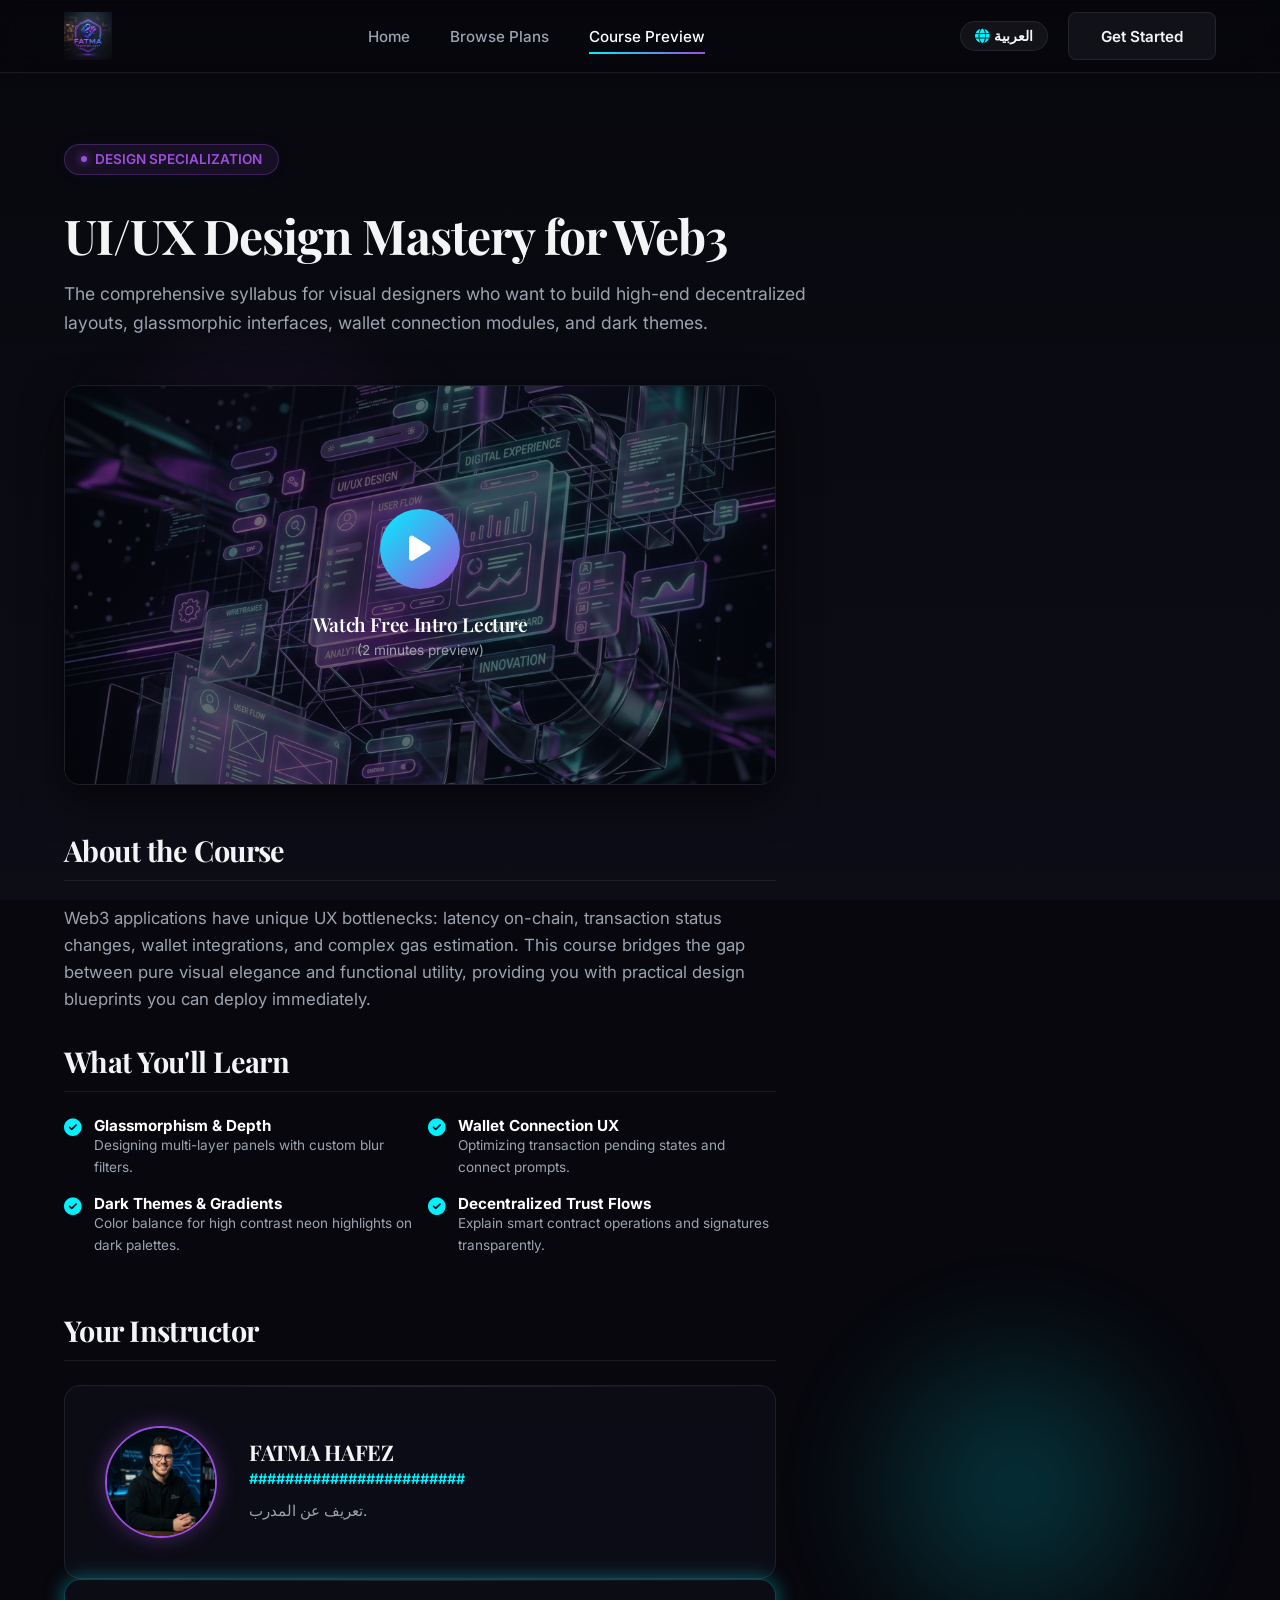
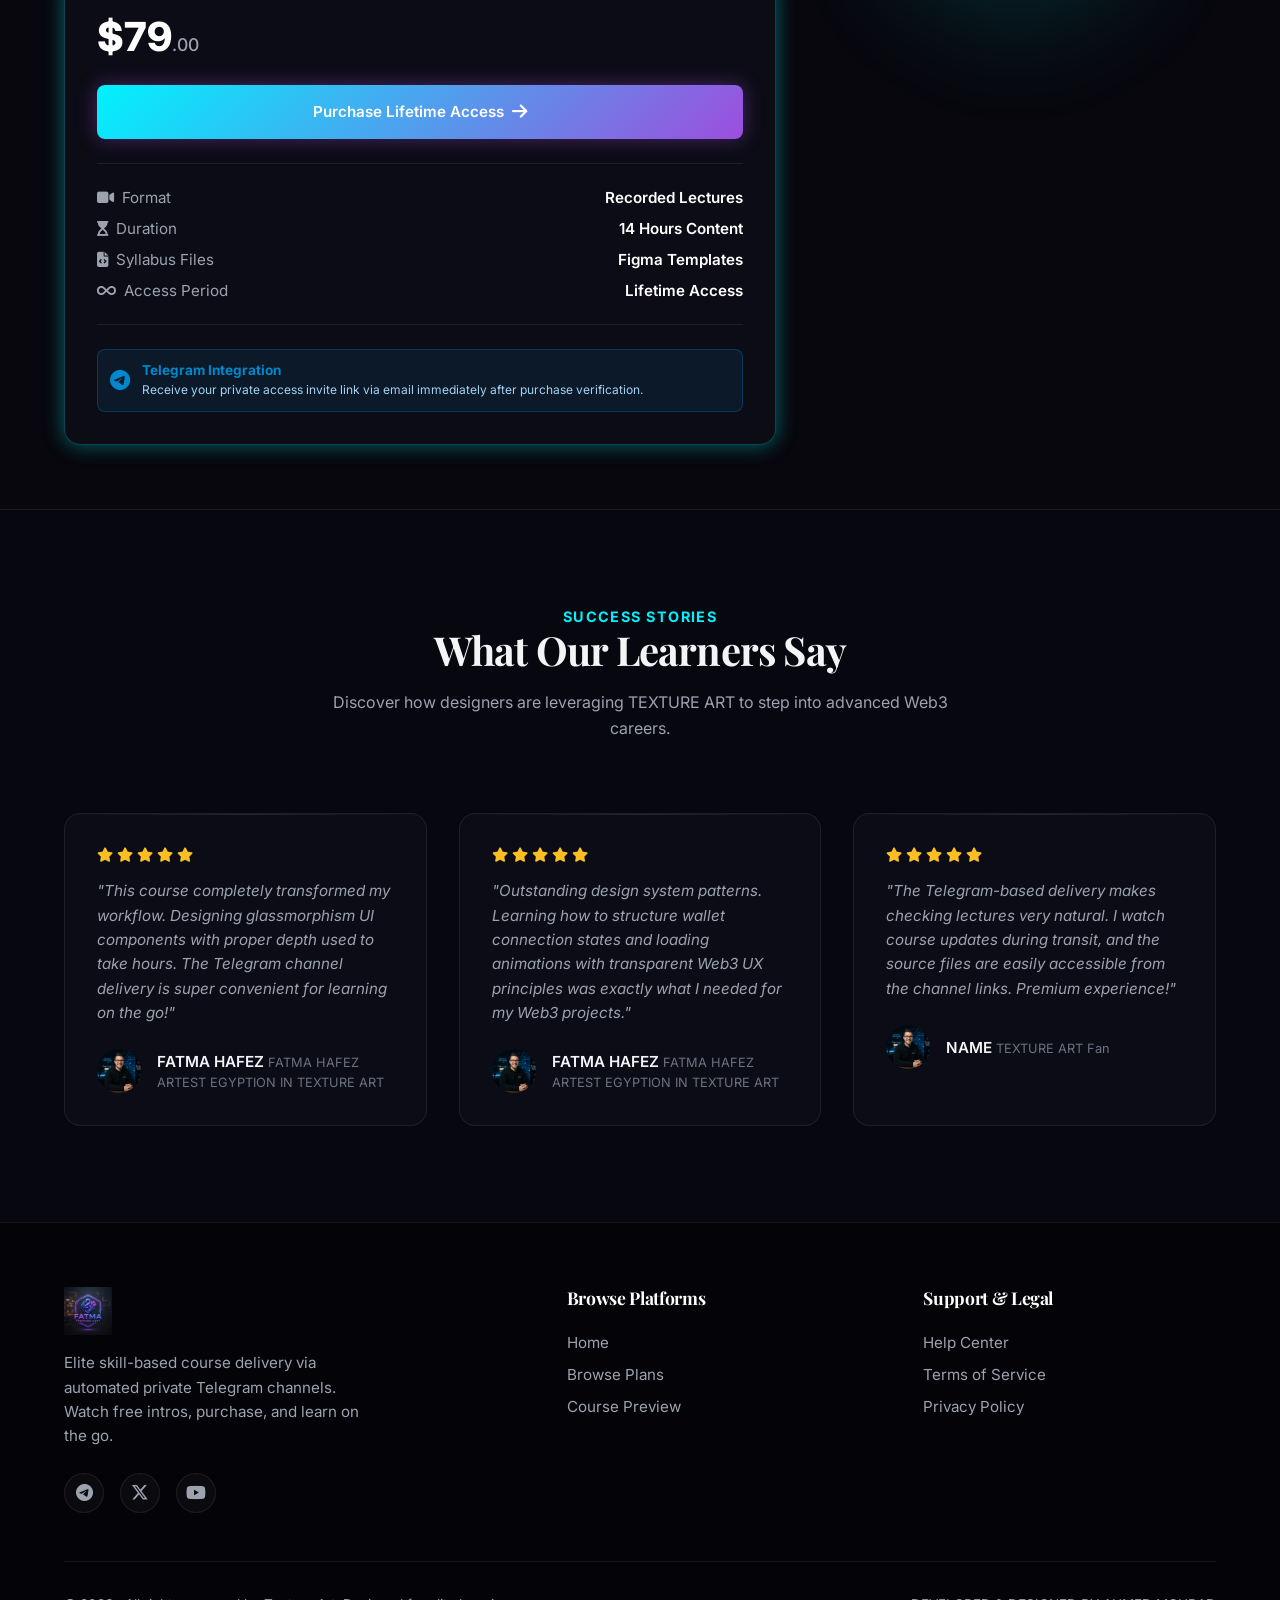
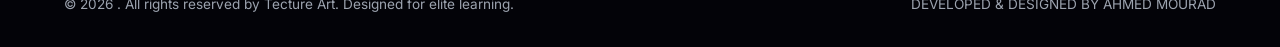
==== antigravity/course.html @ 50ff3df1 "Add files via upload" ====
<!DOCTYPE html>
<html lang="en" dir="ltr">

<head>
  <meta charset="UTF-8">
  <meta name="viewport" content="width=device-width, initial-scale=1.0">
  <title>UI/UX Design Mastery for Web3 — Course Details</title>
  <meta name="description"
    content="Master advanced decentralized interface design. Learn to design glassmorphic layouts, dark mode interfaces, and secure wallet connection flows.">

  <!-- Font Awesome Icons -->
  <link rel="stylesheet" href="https://cdnjs.cloudflare.com/ajax/libs/font-awesome/6.4.0/css/all.min.css">
  <!-- Shared CSS Stylesheet -->
  <link rel="stylesheet" href="css/style.css">
</head>

<body>

  <!-- ==========================================
       HEADER & NAVIGATION
       ========================================== -->
  <header class="header">
    <div class="container nav-container">
      <a href="index.html" class="logo" id="main-logo">
        <img src="assets/logo.png" alt="Tecture Art Logo" class="logo-img">
      </a>

      <!-- Navigation Menu -->
      <nav class="nav-menu" id="nav-links-wrapper">
        <ul style="display: contents; list-style: none;">
          <li>
            <a href="index.html" class="nav-link">
              <span class="lang-en">Home</span>
              <span class="lang-ar">الرئيسية</span>
            </a>
          </li>
          <li>
            <a href="plans.html" class="nav-link">
              <span class="lang-en">Browse Plans</span>
              <span class="lang-ar">تصفح الخطط</span>
            </a>
          </li>
          <li>
            <a href="course.html" class="nav-link">
              <span class="lang-en">Course Preview</span>
              <span class="lang-ar">معاينة الدورة</span>
            </a>
          </li>
        </ul>
      </nav>

      <!-- Language Toggle & CTA Actions -->
      <div class="nav-actions">
        <button class="lang-toggle" aria-label="Toggle language">
          <i class="fa-solid fa-globe lang-toggle-icon"></i>
          <span class="lang-en">العربية</span>
          <span class="lang-ar">English</span>
        </button>

        <a href="plans.html" class="btn btn-secondary lang-en">Get Started</a>
        <a href="plans.html" class="btn btn-secondary lang-ar">ابدأ الآن</a>

        <!-- Hamburger Icon for Mobile -->
        <button class="hamburger" aria-label="Toggle menu">
          <span></span>
          <span></span>
          <span></span>
        </button>
      </div>
    </div>
  </header>

  <!-- ==========================================
       COURSE MAIN CONTAINER
       ========================================== -->
  <main class="section" style="padding-top: 9rem; padding-bottom: 4rem;">
    <div class="bg-glow-purple" style="top: 15%; left: 5%;"></div>
    <div class="bg-glow-blue" style="bottom: 20%; right: 5%;"></div>

    <div class="container">
      <!-- Course Title Header -->
      <div class="fade-up visible" style="margin-bottom: 3rem;">
        <div class="badge">
          <span class="badge-dot"></span>
          <span class="lang-en">DESIGN SPECIALIZATION</span>
          <span class="lang-ar">تخصص التصميم</span>
        </div>
        <h1 style="font-size: 3rem; margin-top: 0.5rem; margin-bottom: 1rem;">
          <span class="lang-en">UI/UX Design Mastery for Web3</span>
          <span class="lang-ar">احتراف تصميم واجهات المستخدم للجيل الثالث Web3</span>
        </h1>
        <p style="font-size: 1.1rem; max-width: 800px;">
          <span class="lang-en">The comprehensive syllabus for visual designers who want to build high-end decentralized
            layouts, glassmorphic interfaces, wallet connection modules, and dark themes.</span>
          <span class="lang-ar">المنهج الشامل للمصممين البصريين الذين يرغبون في بناء واجهات وتخطيطات لامركزية متميزة،
            وتصميمات زجاجية، ووحدات ربط المحافظ الإلكترونية، والسمات الداكنة.</span>
        </p>
      </div>

      <!-- Main Column & Sidebar Grid Layout -->
      <div class="course-detail-layout">

        <!-- Left Column: Media & Syllabus -->
        <div class="course-main fade-up visible">

          <!-- Video Teaser Play Container -->
          <div class="video-container" id="teaser-player-container">
            <img class="video-placeholder" src="assets/course-uiux.png" alt="Course teaser cover poster">
            <div class="video-overlay open-teaser"
              data-video-url="https://www.youtube.com/embed/dQw4w9WgXcQ?autoplay=1">
              <button class="play-btn-circle" aria-label="Play free trailer"><i class="fa-solid fa-play"></i></button>
              <h4 style="color: #fff; font-size: 1.2rem; font-weight: 600;">
                <span class="lang-en">Watch Free Intro Lecture</span>
                <span class="lang-ar">شاهد المحاضرة التعريفية مجاناً</span>
              </h4>
              <p style="font-size: 0.85rem; color: var(--text-secondary); margin-top: 0.25rem;">
                <span class="lang-en">(2 minutes preview)</span>
                <span class="lang-ar">(معاينة مدتها دقيقتان)</span>
              </p>
            </div>
          </div>

          <!-- Description and Learning outcomes -->
          <div class="course-tabs-content">
            <h2 class="course-section-title">
              <span class="lang-en">About the Course</span>
              <span class="lang-ar">عن هذه الدورة التدريبية</span>
            </h2>
            <p style="margin-bottom: 2rem; font-size: 1.05rem;">
              <span class="lang-en">Web3 applications have unique UX bottlenecks: latency on-chain, transaction status
                changes, wallet integrations, and complex gas estimation. This course bridges the gap between pure
                visual elegance and functional utility, providing you with practical design blueprints you can deploy
                immediately.</span>
              <span class="lang-ar">تواجه تطبيقات الويب 3 مشاكل فريدة في تجربة المستخدم: فترات الانتظار على شبكة
                البلوكتشين، تغير حالات المعاملات، تكامل المحافظ، وحساب أسعار الغاز المعقدة. تسد هذه الدورة الفجوة بين
                الأناقة البصرية والوظائف العملية، مما يوفر لك مخططات تصميم جاهزة للتنفيذ الفوري.</span>
            </p>

            <h2 class="course-section-title">
              <span class="lang-en">What You'll Learn</span>
              <span class="lang-ar">ماذا ستتعلم في الدورة</span>
            </h2>
            <ul class="learn-list">
              <li class="learn-item">
                <i class="fa-solid fa-circle-check learn-icon"></i>
                <div>
                  <strong style="color: #fff;"><span class="lang-en">Glassmorphism & Depth</span><span
                      class="lang-ar">التأثيرات الزجاجية والعمق البصري</span></strong>
                  <p style="font-size: 0.85rem;"><span class="lang-en">Designing multi-layer panels with custom blur
                      filters.</span><span class="lang-ar">تصميم لوحات متعددة الطبقات باستخدام مرشحات الضبابية
                      المخصصة.</span></p>
                </div>
              </li>
              <li class="learn-item">
                <i class="fa-solid fa-circle-check learn-icon"></i>
                <div>
                  <strong style="color: #fff;"><span class="lang-en">Wallet Connection UX</span><span
                      class="lang-ar">تجربة مستخدم ربط المحفظة</span></strong>
                  <p style="font-size: 0.85rem;"><span class="lang-en">Optimizing transaction pending states and connect
                      prompts.</span><span class="lang-ar">تحسين حالات انتظار المعاملات وتنبيهات الربط.</span></p>
                </div>
              </li>
              <li class="learn-item">
                <i class="fa-solid fa-circle-check learn-icon"></i>
                <div>
                  <strong style="color: #fff;"><span class="lang-en">Dark Themes & Gradients</span><span
                      class="lang-ar">السمات الداكنة والتدرجات اللونية</span></strong>
                  <p style="font-size: 0.85rem;"><span class="lang-en">Color balance for high contrast neon highlights
                      on dark palettes.</span><span class="lang-ar">توازن الألوان للحصول على إضاءات نيون متباينة على
                      خلفيات داكنة.</span></p>
                </div>
              </li>
              <li class="learn-item">
                <i class="fa-solid fa-circle-check learn-icon"></i>
                <div>
                  <strong style="color: #fff;"><span class="lang-en">Decentralized Trust Flows</span><span
                      class="lang-ar">تدفقات الثقة اللامركزية</span></strong>
                  <p style="font-size: 0.85rem;"><span class="lang-en">Explain smart contract operations and signatures
                      transparently.</span><span class="lang-ar">شرح عمليات العقود الذكية والتوقيعات بشكل شفاف.</span>
                  </p>
                </div>
              </li>
            </ul>

            <!-- Instructor Section -->
            <h2 class="course-section-title" style="margin-top: 3.5rem;">
              <span class="lang-en">Your Instructor</span>
              <span class="lang-ar">مدرب الدورة</span>
            </h2>
            <div class="glass-card instructor-card">
              <img class="instructor-avatar" src="assets/instructor.png" alt="Alex Rivera Portrait">
              <div class="instructor-info">
                <h3>FATMA HAFEZ</h3>
                <div class="instructor-title">
                  <span class="lang-en">########################</span>
                  <span class="lang-ar"> THE ARTEST</span>
                </div>
                <p style="font-size: 0.95rem;">
                  <span class="lang-en">تعريف عن المدرب.</span>
                  <span class="lang-ar">فاطمة حافظ هي مصممه ومبدعه مصريه </span>
              </div>
            </div>
          </div>

          <!-- Right Column: Sticky Checkout Sidebar -->
          <aside class="course-sidebar fade-up visible">
            <div class="glass-card sidebar-checkout"
              style="border-color: rgba(0, 242, 254, 0.25); box-shadow: var(--shadow-neon-blue);">
              <div class="checkout-price">
                $79<span>.00</span>
              </div>

              <a href="thankyou.html" class="btn btn-primary btn-full" style="padding: 1.1rem 2rem;">
                <span class="lang-en">Purchase Lifetime Access</span>
                <span class="lang-ar">شراء وصول مدى الحياة</span>
                <i class="fa-solid fa-arrow-right btn-icon"></i>
              </a>

              <ul class="feature-list">
                <li class="feature-item">
                  <span class="feature-label"><i class="fa-solid fa-video"></i> <span class="lang-en">Format</span><span
                      class="lang-ar">صيغة المحتوى</span></span>
                  <span class="feature-val"><span class="lang-en">Recorded Lectures</span><span class="lang-ar">محاضرات
                      مسجلة</span></span>
                </li>
                <li class="feature-item">
                  <span class="feature-label"><i class="fa-solid fa-hourglass-start"></i> <span
                      class="lang-en">Duration</span><span class="lang-ar">مدة الدورة</span></span>
                  <span class="feature-val"><span class="lang-en">14 Hours Content</span><span class="lang-ar">١٤ ساعة
                      تدريبية</span></span>
                </li>
                <li class="feature-item">
                  <span class="feature-label"><i class="fa-solid fa-file-code"></i> <span class="lang-en">Syllabus
                      Files</span><span class="lang-ar">ملفات المنهج</span></span>
                  <span class="feature-val"><span class="lang-en">Figma Templates</span><span class="lang-ar">قوالب
                      فيجما كاملة</span></span>
                </li>
                <li class="feature-item">
                  <span class="feature-label"><i class="fa-solid fa-infinity"></i> <span class="lang-en">Access
                      Period</span><span class="lang-ar">فترة الصلاحية</span></span>
                  <span class="feature-val"><span class="lang-en">Lifetime Access</span><span class="lang-ar">مدى
                      الحياة</span></span>
                </li>
              </ul>

              <div class="telegram-badge-box">
                <i class="fa-brands fa-telegram"></i>
                <div>
                  <strong><span class="lang-en">Telegram Integration</span><span class="lang-ar">تكامل تليجرام
                      التلقائي</span></strong>
                  <p style="font-size: 0.75rem; margin-top: 0.15rem; color: #a5d3f5;">
                    <span class="lang-en">Receive your private access invite link via email immediately after purchase
                      verification.</span>
                    <span class="lang-ar">تلقّ رابط دعوتك الخاص لقناة تليجرام عبر البريد الإلكتروني مباشرة بعد إتمام
                      عملية الدفع.</span>
                  </p>
                </div>
              </div>
            </div>
          </aside>
        </div>
      </div>
  </main>

  <!-- ==========================================
       TESTIMONIALS SECTION
       ========================================== -->
  <section class="section testimonials-section">
    <div class="container">
      <div class="section-header text-center fade-up">
        <span class="section-subtitle">
          <span class="lang-en">Success Stories</span>
          <span class="lang-ar">قصص نجاح طلابنا</span>
        </span>
        <h2 class="section-title">
          <span class="lang-en">What Our Learners Say</span>
          <span class="lang-ar">آراء المشتركين في مساراتنا</span>
        </h2>
        <p>
          <span class="lang-en">Discover how designers are leveraging TEXTURE&nbsp;ART to step into advanced Web3
            careers.</span>
          <span class="lang-ar">اكتشف كيف يستخدم المصممون منصة تكتشر آرت للانتقال إلى وظائف ويب 3 متقدمة.</span>
        </p>
      </div>

      <div class="testimonials-grid">
        <!-- Review 1 -->
        <article class="glass-card testimonial-card fade-up">
          <div class="testimonial-stars">
            <i class="fa-solid fa-star"></i>
            <i class="fa-solid fa-star"></i>
            <i class="fa-solid fa-star"></i>
            <i class="fa-solid fa-star"></i>
            <i class="fa-solid fa-star"></i>
          </div>
          <p class="testimonial-quote">
            <span class="lang-en">"This course completely transformed my workflow. Designing glassmorphism UI components
              with proper depth used to take hours. The Telegram channel delivery is super convenient for learning on
              the go!"</span>
            <span class="lang-ar">"غيّرت هذه الدورة سير عملي بالكامل. كان تصميم مكونات الواجهات الزجاجية بالعمق المناسب
              يستغرق ساعات. إرسال المحتوى عبر تليجرام مريح للغاية للتعلم أينما كنت!"</span>
          </p>
          <div class="testimonial-user">
            <img class="user-avatar" src="assets/instructor.png" alt="Sarah Connor Avatar">
            <div>
              <span class="user-name">FATMA HAFEZ</span>
              <span class="user-title">
                <span class="lang-en">FATMA HAFEZ ARTEST EGYPTION IN TEXTURE ART</span>
                <span class="lang-ar">فاطمة حافظ فنانة مصرية في تكتشر آرت</span>
              </span>
            </div>
          </div>
        </article>

        <!-- Review 2 -->
        <article class="glass-card testimonial-card fade-up">
          <div class="testimonial-stars">
            <i class="fa-solid fa-star"></i>
            <i class="fa-solid fa-star"></i>
            <i class="fa-solid fa-star"></i>
            <i class="fa-solid fa-star"></i>
            <i class="fa-solid fa-star"></i>
          </div>
          <p class="testimonial-quote">
            <span class="lang-en">"Outstanding design system patterns. Learning how to structure wallet connection
              states and loading animations with transparent Web3 UX principles was exactly what I needed for my Web3
              projects."</span>
            <span class="lang-ar">"أنماط أنظمة تصميم ممتازة. كان تعلم كيفية هيكلة حالات اتصال المحفظة ورسوم التحميل
              المتحركة بمبادئ تجربة مستخدم واضحة للويب 3 هو بالضبط ما أحتاجه لمشاريعي."</span>
          </p>
          <div class="testimonial-user">
            <img class="user-avatar" src="assets/instructor.png" alt="Marcus Aurelius Avatar">
            <div>
              <span class="user-name">FATMA HAFEZ</span>
              <span class="user-title">
                <span class="lang-en">FATMA HAFEZ ARTEST EGYPTION IN TEXTURE ART</span>
                <span class="lang-ar">فاطمة حافظ فنانة مصرية في تكتشر آرت</span>
              </span>
            </div>
          </div>
        </article>

        <!-- Review 3 -->
        <article class="glass-card testimonial-card fade-up">
          <div class="testimonial-stars">
            <i class="fa-solid fa-star"></i>
            <i class="fa-solid fa-star"></i>
            <i class="fa-solid fa-star"></i>
            <i class="fa-solid fa-star"></i>
            <i class="fa-solid fa-star"></i>
          </div>
          <p class="testimonial-quote">
            <span class="lang-en">"The Telegram-based delivery makes checking lectures very natural. I watch course
              updates during transit, and the source files are easily accessible from the channel links. Premium
              experience!"</span>
            <span class="lang-ar">"طريقة تقديم الدورة عبر تليجرام تجعل متابعة الدروس أمراً طبيعياً جداً. أشاهد تحديثات
              الدورة أثناء التنقل، كما يسهل الوصول إلى الملفات المصدرية من روابط القناة. تجربة راقية!"</span>
          </p>
          <div class="testimonial-user">
            <img class="user-avatar" src="assets/instructor.png" alt="Elena Petrova Avatar">
            <div>
              <span class="user-name">NAME</span>
              <span class="user-title">
                <span class="lang-en">TEXTURE&nbsp;ART Fan</span>
                <span class="lang-ar">من محبي تكتشر آرت</span>
              </span>
            </div>
          </div>
        </article>
      </div>
    </div>
  </section>

  <!-- ==========================================
       VIDEO TEASER MODAL POPUP
       ========================================== -->
  <div class="modal" id="video-teaser-modal">
    <div class="modal-overlay"></div>
    <div class="modal-container">
      <div class="modal-header">
        <h3 class="modal-title">
          <span class="lang-en">Course Preview Trailer</span>
          <span class="lang-ar">العرض التعريفي للدورة</span>
        </h3>
        <button class="modal-close" aria-label="Close modal"><i class="fa-solid fa-xmark"></i></button>
      </div>
      <div class="modal-body">
        <iframe src="" allow="autoplay; encrypted-media" allowfullscreen></iframe>
      </div>
    </div>
  </div>

  <!-- ==========================================
       FOOTER
       ========================================== -->
  <footer class="footer">
    <div class="container">
      <div class="footer-grid">
        <div class="footer-info">
          <a href="index.html" class="logo" style="margin-bottom: 1rem;">
            <img src="assets/logo.png" alt="Tecture Art Logo" class="logo-img">
          </a>
          <p>
            <span class="lang-en">Elite skill-based course delivery via automated private Telegram channels. Watch free
              intros, purchase, and learn on the go.</span>
            <span class="lang-ar">تقديم دورات تعليمية متميزة قائمة على المهارات عبر قنوات تليجرام الآلية والخاصة. شاهد
              المقدمات مجاناً، ادفع، وابدأ التعلم أينما كنت.</span>
          </p>
          <div class="social-links">
            <a href="https://t.me/" class="social-link" aria-label="Telegram" target="_blank"><i
                class="fa-brands fa-telegram"></i></a>
            <a href="https://x.com/" class="social-link" aria-label="Twitter/X" target="_blank"><i
                class="fa-brands fa-x-twitter"></i></a>
            <a href="https://youtube.com/" class="social-link" aria-label="YouTube" target="_blank"><i
                class="fa-brands fa-youtube"></i></a>
          </div>
        </div>

        <div>
          <h3 class="footer-title">
            <span class="lang-en">Browse Platforms</span>
            <span class="lang-ar">تصفح المنصة</span>
          </h3>
          <ul class="footer-links">
            <li>
              <a href="index.html">
                <span class="lang-en">Home</span>
                <span class="lang-ar">الرئيسية</span>
              </a>
            </li>
            <li>
              <a href="plans.html">
                <span class="lang-en">Browse Plans</span>
                <span class="lang-ar">تصفح الخطط</span>
              </a>
            </li>
            <li>
              <a href="course.html">
                <span class="lang-en">Course Preview</span>
                <span class="lang-ar">معاينة الدورة</span>
              </a>
            </li>
          </ul>
        </div>

        <div>
          <h3 class="footer-title">
            <span class="lang-en">Support & Legal</span>
            <span class="lang-ar">الدعم والمساعدة</span>
          </h3>
          <ul class="footer-links">
            <li>
              <a href="#">
                <span class="lang-en">Help Center</span>
                <span class="lang-ar">مركز المساعدة</span>
              </a>
            </li>
            <li>
              <a href="#">
                <span class="lang-en">Terms of Service</span>
                <span class="lang-ar">شروط الخدمة</span>
              </a>
            </li>
            <li>
              <a href="#">
                <span class="lang-en">Privacy Policy</span>
                <span class="lang-ar">سياسة الخصوصية</span>
              </a>
            </li>
          </ul>
        </div>
      </div>

      <div class="footer-bottom">
        <p>
          <span class="lang-en">&copy; 2026 . All rights reserved by Tecture Art. Designed for elite learning.</span>
          <span class="lang-ar">&copy; 2026 . جميع الحقوق محفوظة ل تكتشر آرت. ة.</span>
        </p>
        <p>
          <span class="lang-en">DEVELOPED & DESIGNED BY <a href="#">AHMED MOURAD</a></span>
          <span class="lang-ar">تصميم وتطوير بواسطة <a href="#">احمد مراد</a></span>
        </p>
      </div>
    </div>
  </footer>

  <!-- Main JavaScript File -->
  <script src="js/main.js"></script>
</body>

</html>
---- antigravity/css/style.css ----
@import url('https://fonts.googleapis.com/css2?family=Cairo:wght@300;400;600;700&family=Inter:wght@300;400;500;600;700&family=Playfair+Display:ital,wght@0,400..900;1,400..900&display=swap');

/* ==========================================
   DESIGN VARIABLES
   ========================================== */
:root {
  /* Fonts */
  --font-heading-en: 'Playfair Display', serif;
  --font-body-en: 'Inter', sans-serif;
  --font-heading-ar: 'Cairo', sans-serif;
  --font-body-ar: 'Cairo', sans-serif;
  
  /* Color Palette */
  --bg-primary: #07070d;
  --bg-secondary: #0d0d17;
  --bg-card: rgba(20, 20, 35, 0.45);
  --border-glow: rgba(139, 92, 246, 0.15);
  --border-muted: rgba(255, 255, 255, 0.08);
  
  --accent-blue: #00f2fe;
  --accent-purple: #9d4edd;
  --accent-purple-glow: rgba(157, 78, 221, 0.4);
  --accent-blue-glow: rgba(0, 242, 254, 0.4);
  
  --text-primary: #f3f4f6;
  --text-secondary: #9ca3af;
  --text-muted: #6b7280;
  
  /* Gradation & Glows */
  --gradient-primary: linear-gradient(135deg, var(--accent-blue) 0%, var(--accent-purple) 100%);
  --gradient-dark: linear-gradient(180deg, var(--bg-primary) 0%, var(--bg-secondary) 100%);
  --gradient-card: linear-gradient(135deg, rgba(255, 255, 255, 0.03) 0%, rgba(255, 255, 255, 0.01) 100%);
  
  /* UI Utilities */
  --shadow-neon: 0 0 20px var(--accent-purple-glow);
  --shadow-neon-blue: 0 0 20px var(--accent-blue-glow);
  --transition-smooth: all 0.3s cubic-bezier(0.4, 0, 0.2, 1);
  --transition-fast: all 0.15s ease;
  --border-radius-sm: 8px;
  --border-radius-md: 16px;
  --border-radius-lg: 24px;
}

/* ==========================================
   BASE & RESET STYLES
   ========================================== */
*, *::before, *::after {
  box-sizing: border-box;
  margin: 0;
  padding: 0;
}

html {
  scroll-behavior: smooth;
  font-size: 16px;
  background-color: var(--bg-primary);
  color: var(--text-primary);
  font-family: var(--font-body-en);
  -webkit-font-smoothing: antialiased;
}

body {
  min-height: 100vh;
  display: flex;
  flex-direction: column;
  background: var(--gradient-dark);
  background-attachment: fixed;
  overflow-x: hidden;
}

body.rtl {
  font-family: var(--font-body-ar);
}

/* Typography EN */
h1, h2, h3, h4, h5, h6 {
  font-family: var(--font-heading-en);
  font-weight: 700;
  letter-spacing: -0.02em;
  line-height: 1.2;
}

/* Typography RTL */
body.rtl h1, body.rtl h2, body.rtl h3, body.rtl h4, body.rtl h5, body.rtl h6 {
  font-family: var(--font-heading-ar);
  letter-spacing: normal;
}

p {
  line-height: 1.6;
  color: var(--text-secondary);
}

a {
  text-decoration: none;
  color: inherit;
  transition: var(--transition-fast);
}

img {
  max-width: 100%;
  height: auto;
  display: block;
}

button {
  background: none;
  border: none;
  cursor: pointer;
  font-family: inherit;
  color: inherit;
}

/* Language Swapping Rules */
body.rtl .lang-en {
  display: none !important;
}
body:not(.rtl) .lang-ar {
  display: none !important;
}

/* Scrollbar styling */
::-webkit-scrollbar {
  width: 8px;
}
::-webkit-scrollbar-track {
  background: var(--bg-primary);
}
::-webkit-scrollbar-thumb {
  background: rgba(157, 78, 221, 0.3);
  border-radius: 4px;
}
::-webkit-scrollbar-thumb:hover {
  background: var(--accent-purple);
}

/* ==========================================
   LAYOUT CONTAINERS & UTILITIES
   ========================================== */
.container {
  width: 100%;
  max-width: 1200px;
  margin: 0 auto;
  padding: 0 1.5rem;
}

.section {
  padding: 6rem 0;
  position: relative;
}

.text-center {
  text-align: center;
}

/* Glow Background Effects */
.bg-glow-purple {
  position: absolute;
  width: 400px;
  height: 400px;
  background: radial-gradient(circle, var(--accent-purple-glow) 0%, transparent 70%);
  filter: blur(40px);
  z-index: 0;
  pointer-events: none;
  opacity: 0.5;
}

.bg-glow-blue {
  position: absolute;
  width: 400px;
  height: 400px;
  background: radial-gradient(circle, var(--accent-blue-glow) 0%, transparent 70%);
  filter: blur(40px);
  z-index: 0;
  pointer-events: none;
  opacity: 0.5;
}

/* ==========================================
   BUTTONS & LINKS
   ========================================== */
.btn {
  display: inline-flex;
  align-items: center;
  justify-content: center;
  padding: 0.85rem 2rem;
  font-size: 0.95rem;
  font-weight: 600;
  border-radius: var(--border-radius-sm);
  transition: var(--transition-smooth);
  gap: 0.5rem;
  position: relative;
  overflow: hidden;
}

.btn-primary {
  background: var(--gradient-primary);
  color: #fff;
  box-shadow: var(--shadow-neon);
}

.btn-primary:hover {
  transform: translateY(-2px);
  box-shadow: 0 0 30px var(--accent-purple), 0 0 10px var(--accent-blue);
  filter: brightness(1.1);
}

.btn-secondary {
  background: rgba(255, 255, 255, 0.05);
  border: 1px solid var(--border-muted);
  color: var(--text-primary);
  backdrop-filter: blur(5px);
}

.btn-secondary:hover {
  background: rgba(255, 255, 255, 0.1);
  border-color: var(--accent-blue);
  color: #fff;
  transform: translateY(-2px);
  box-shadow: var(--shadow-neon-blue);
}

.btn-icon {
  font-size: 1.1rem;
}

.btn-full {
  width: 100%;
}

/* Glassmorphism utility card */
.glass-card {
  background: var(--bg-card);
  backdrop-filter: blur(16px);
  -webkit-backdrop-filter: blur(16px);
  border: 1px solid var(--border-muted);
  border-radius: var(--border-radius-md);
  padding: 2.5rem;
  transition: var(--transition-smooth);
  position: relative;
  overflow: hidden;
}

.glass-card::before {
  content: '';
  position: absolute;
  top: 0;
  left: 0;
  right: 0;
  height: 1px;
  background: linear-gradient(90deg, transparent, rgba(255,255,255,0.1), transparent);
  pointer-events: none;
}

.glass-card:hover {
  border-color: rgba(157, 78, 221, 0.4);
  transform: translateY(-5px);
  box-shadow: 0 10px 30px -10px rgba(0, 0, 0, 0.7), 0 0 15px rgba(157, 78, 221, 0.1);
}

/* ==========================================
   NAVIGATION HEADER
   ========================================== */
.header {
  position: fixed;
  top: 0;
  left: 0;
  width: 100%;
  z-index: 100;
  background: rgba(7, 7, 13, 0.7);
  backdrop-filter: blur(12px);
  -webkit-backdrop-filter: blur(12px);
  border-bottom: 1px solid var(--border-muted);
  transition: var(--transition-smooth);
}

.header-scrolled {
  padding: 0.5rem 0;
  background: rgba(7, 7, 13, 0.95);
  box-shadow: 0 4px 30px rgba(0, 0, 0, 0.5);
}

.nav-container {
  display: flex;
  align-items: center;
  justify-content: space-between;
  height: 4.5rem;
}

.logo {
  font-family: var(--font-heading-en);
  font-weight: 800;
  font-size: 1.5rem;
  display: flex;
  align-items: center;
  gap: 0.5rem;
  color: #fff;
  letter-spacing: -0.03em;
}

body.rtl .logo {
  font-family: var(--font-heading-ar);
}

.logo span {
  background: var(--gradient-primary);
  -webkit-background-clip: text;
  -webkit-text-fill-color: transparent;
}

.logo-dot {
  width: 8px;
  height: 8px;
  background: var(--accent-blue);
  border-radius: 50%;
  display: inline-block;
  box-shadow: var(--shadow-neon-blue);
}

.logo-img {
  max-height: 48px;
  width: auto;
  display: block;
  transition: var(--transition-smooth);
}

.logo:hover .logo-img {
  transform: scale(1.05);
  filter: drop-shadow(0 0 8px var(--accent-purple-glow));
}

.footer-logo-img {
  max-height: 70px;
  width: auto;
  display: block;
  transition: var(--transition-smooth);
}

.footer-logo-img:hover {
  transform: scale(1.03);
  filter: drop-shadow(0 0 10px var(--accent-purple-glow));
}

.nav-menu {
  display: flex;
  list-style: none;
  gap: 2.5rem;
  align-items: center;
}

.nav-link {
  font-size: 0.95rem;
  font-weight: 500;
  color: var(--text-secondary);
  position: relative;
  padding: 0.5rem 0;
}

.nav-link:hover, .nav-link.active {
  color: #fff;
}

.nav-link::after {
  content: '';
  position: absolute;
  bottom: 0;
  left: 0;
  width: 0;
  height: 2px;
  background: var(--gradient-primary);
  transition: var(--transition-smooth);
}

body.rtl .nav-link::after {
  left: auto;
  right: 0;
}

.nav-link:hover::after, .nav-link.active::after {
  width: 100%;
}

.nav-actions {
  display: flex;
  align-items: center;
  gap: 1.25rem;
}

/* Language Switcher */
.lang-toggle {
  background: rgba(255, 255, 255, 0.05);
  border: 1px solid var(--border-muted);
  border-radius: 20px;
  padding: 0.35rem 0.85rem;
  font-size: 0.85rem;
  font-weight: 600;
  display: flex;
  align-items: center;
  gap: 0.35rem;
  transition: var(--transition-smooth);
}

.lang-toggle:hover {
  background: rgba(255, 255, 255, 0.1);
  border-color: var(--accent-purple);
}

.lang-toggle-icon {
  font-size: 0.9rem;
  color: var(--accent-blue);
}

/* Hamburger menu button */
.hamburger {
  display: none;
  flex-direction: column;
  justify-content: space-between;
  width: 24px;
  height: 18px;
  z-index: 101;
}

.hamburger span {
  display: block;
  height: 2px;
  width: 100%;
  background-color: var(--text-primary);
  border-radius: 2px;
  transition: var(--transition-smooth);
}

/* ==========================================
   HERO SECTION
   ========================================== */
.hero {
  min-height: 90vh;
  display: flex;
  align-items: center;
  position: relative;
  overflow: hidden;
  padding-top: 7rem;
  padding-bottom: 4rem;
}

.hero-grid {
  display: grid;
  grid-template-columns: 1.2fr 0.8fr;
  gap: 4rem;
  align-items: center;
}

.hero-content {
  position: relative;
  z-index: 2;
}

.badge {
  display: inline-flex;
  align-items: center;
  gap: 0.5rem;
  background: rgba(157, 78, 221, 0.1);
  border: 1px solid rgba(157, 78, 221, 0.3);
  padding: 0.4rem 1rem;
  border-radius: 30px;
  font-size: 0.85rem;
  font-weight: 600;
  color: var(--accent-purple);
  margin-bottom: 1.5rem;
  box-shadow: 0 0 15px rgba(157, 78, 221, 0.05);
}

.badge-dot {
  width: 6px;
  height: 6px;
  background: var(--accent-purple);
  border-radius: 50%;
  box-shadow: 0 0 8px var(--accent-purple);
}

.hero-title {
  font-size: 4rem;
  font-weight: 800;
  line-height: 1.15;
  margin-bottom: 1.5rem;
  background: linear-gradient(135deg, #fff 30%, var(--text-secondary) 100%);
  -webkit-background-clip: text;
  -webkit-text-fill-color: transparent;
}

.hero-title span {
  background: var(--gradient-primary);
  -webkit-background-clip: text;
  -webkit-text-fill-color: transparent;
  display: block;
}

.hero-desc {
  font-size: 1.2rem;
  margin-bottom: 2.5rem;
  max-width: 580px;
}

.hero-btns {
  display: flex;
  gap: 1rem;
}

.hero-visual {
  position: relative;
  display: flex;
  justify-content: center;
  align-items: center;
  z-index: 1;
}

.visual-sphere {
  width: 320px;
  height: 320px;
  background: radial-gradient(circle, var(--accent-purple) 0%, transparent 65%);
  border-radius: 50%;
  filter: blur(30px);
  position: absolute;
  animation: float-sphere 8s infinite alternate ease-in-out;
  opacity: 0.4;
}

.visual-image-wrapper {
  position: relative;
  border-radius: var(--border-radius-lg);
  overflow: hidden;
  border: 1px solid var(--border-muted);
  box-shadow: 0 20px 50px rgba(0,0,0,0.8), var(--shadow-neon-blue);
  animation: float-card 6s infinite ease-in-out;
}

.visual-image-wrapper::before {
  content: '';
  position: absolute;
  inset: 0;
  background: linear-gradient(to bottom, transparent 60%, rgba(7,7,13,0.9));
  z-index: 1;
}

.hero-stats {
  display: flex;
  gap: 3rem;
  margin-top: 3.5rem;
  border-top: 1px solid var(--border-muted);
  padding-top: 2rem;
}

.stat-item h3 {
  font-size: 2rem;
  color: #fff;
  margin-bottom: 0.25rem;
  background: linear-gradient(135deg, #fff, var(--accent-blue));
  -webkit-background-clip: text;
  -webkit-text-fill-color: transparent;
}

.stat-item p {
  font-size: 0.85rem;
  text-transform: uppercase;
  letter-spacing: 0.05em;
  color: var(--text-muted);
}

/* ==========================================
   HOW IT WORKS SECTION
   ========================================== */
.section-header {
  max-width: 650px;
  margin: 0 auto 4.5rem auto;
}

.section-subtitle {
  font-size: 0.9rem;
  font-weight: 700;
  text-transform: uppercase;
  letter-spacing: 0.1em;
  color: var(--accent-blue);
  margin-bottom: 0.75rem;
}

.section-title {
  font-size: 2.5rem;
  margin-bottom: 1rem;
}

.how-grid {
  display: grid;
  grid-template-columns: repeat(4, 1fr);
  gap: 2rem;
}

.how-card {
  position: relative;
}

.step-num {
  position: absolute;
  top: -1.5rem;
  inset-inline-start: 1.5rem;
  font-size: 4rem;
  font-weight: 800;
  background: linear-gradient(180deg, rgba(255, 255, 255, 0.08) 0%, transparent 100%);
  -webkit-background-clip: text;
  -webkit-text-fill-color: transparent;
  line-height: 1;
  pointer-events: none;
}

.how-card .glass-card {
  height: 100%;
  padding-top: 3.5rem;
}

.how-icon-box {
  width: 3.5rem;
  height: 3.5rem;
  background: rgba(0, 242, 254, 0.05);
  border: 1px solid rgba(0, 242, 254, 0.2);
  border-radius: var(--border-radius-sm);
  display: flex;
  align-items: center;
  justify-content: center;
  font-size: 1.5rem;
  color: var(--accent-blue);
  margin-bottom: 1.5rem;
  box-shadow: 0 0 15px rgba(0, 242, 254, 0.05);
  transition: var(--transition-smooth);
}

.how-card:hover .how-icon-box {
  background: var(--gradient-primary);
  border-color: transparent;
  color: #fff;
  transform: scale(1.1) rotate(5deg);
  box-shadow: var(--shadow-neon-blue);
}

.how-card h3 {
  font-size: 1.25rem;
  margin-bottom: 0.75rem;
}

.how-card p {
  font-size: 0.95rem;
}

/* ==========================================
   FEATURED PLANS & GRID
   ========================================== */
.courses-grid {
  display: grid;
  grid-template-columns: repeat(3, 1fr);
  gap: 2rem;
}

.course-card {
  display: flex;
  flex-direction: column;
  height: 100%;
}

.course-card .glass-card {
  display: flex;
  flex-direction: column;
  height: 100%;
  padding: 0;
}

.course-image {
  position: relative;
  aspect-ratio: 16/9;
  overflow: hidden;
  border-radius: var(--border-radius-md) var(--border-radius-md) 0 0;
  border-bottom: 1px solid var(--border-muted);
}

.course-image img {
  width: 100%;
  height: 100%;
  object-fit: cover;
  transition: var(--transition-smooth);
}

.course-card:hover .course-image img {
  transform: scale(1.05);
}

.course-image::before {
  content: '';
  position: absolute;
  inset: 0;
  background: linear-gradient(to bottom, transparent 50%, rgba(7,7,13,0.8));
  z-index: 1;
}

.course-badge {
  position: absolute;
  top: 1rem;
  inset-inline-start: 1rem;
  z-index: 2;
  background: rgba(7, 7, 13, 0.85);
  backdrop-filter: blur(5px);
  border: 1px solid var(--border-muted);
  color: #fff;
  font-size: 0.75rem;
  font-weight: 600;
  padding: 0.3rem 0.8rem;
  border-radius: 20px;
  text-transform: uppercase;
}

.course-content {
  padding: 2rem;
  flex-grow: 1;
  display: flex;
  flex-direction: column;
}

.course-meta {
  display: flex;
  gap: 1rem;
  font-size: 0.8rem;
  color: var(--text-muted);
  margin-bottom: 1rem;
}

.course-meta span {
  display: flex;
  align-items: center;
  gap: 0.35rem;
}

.course-title {
  font-size: 1.4rem;
  margin-bottom: 0.75rem;
  line-height: 1.3;
}

.course-desc {
  font-size: 0.95rem;
  color: var(--text-secondary);
  margin-bottom: 1.5rem;
  flex-grow: 1;
}

.course-pricing {
  border-top: 1px solid var(--border-muted);
  padding-top: 1.5rem;
  margin-top: auto;
  display: flex;
  align-items: center;
  justify-content: space-between;
}

.price-label {
  font-size: 0.8rem;
  color: var(--text-muted);
  text-transform: uppercase;
  letter-spacing: 0.05em;
}

.price-value {
  font-size: 1.6rem;
  font-weight: 800;
  color: #fff;
}

.price-value span {
  font-size: 0.9rem;
  font-weight: 500;
  color: var(--text-secondary);
}

.course-actions {
  display: grid;
  grid-template-columns: 1fr 1.2fr;
  gap: 0.75rem;
  padding: 0 2rem 2rem 2rem;
}

/* ==========================================
   PLANS FILTERS (PLANS PAGE)
   ========================================== */
.plans-filter {
  display: flex;
  justify-content: center;
  gap: 1rem;
  margin-bottom: 3.5rem;
}

.filter-btn {
  background: rgba(255, 255, 255, 0.03);
  border: 1px solid var(--border-muted);
  padding: 0.6rem 1.5rem;
  border-radius: 30px;
  font-size: 0.9rem;
  font-weight: 500;
  transition: var(--transition-smooth);
  color: var(--text-secondary);
}

.filter-btn:hover, .filter-btn.active {
  background: rgba(157, 78, 221, 0.1);
  border-color: var(--accent-purple);
  color: #fff;
}

/* ==========================================
   COURSE DETAIL PAGE
   ========================================== */
.course-detail-layout {
  display: grid;
  grid-template-columns: 1.3fr 0.7fr;
  gap: 3.5rem;
  align-items: start;
}

.course-main {
  position: relative;
}

.video-container {
  width: 100%;
  aspect-ratio: 16/9;
  border-radius: var(--border-radius-md);
  overflow: hidden;
  position: relative;
  border: 1px solid var(--border-muted);
  box-shadow: 0 15px 40px rgba(0,0,0,0.6);
  margin-bottom: 2.5rem;
}

.video-placeholder {
  position: absolute;
  inset: 0;
  width: 100%;
  height: 100%;
  object-fit: cover;
}

.video-overlay {
  position: absolute;
  inset: 0;
  background: rgba(7, 7, 13, 0.6);
  display: flex;
  flex-direction: column;
  justify-content: center;
  align-items: center;
  z-index: 2;
  transition: var(--transition-smooth);
}

.play-btn-circle {
  width: 5rem;
  height: 5rem;
  background: var(--gradient-primary);
  border-radius: 50%;
  display: flex;
  align-items: center;
  justify-content: center;
  font-size: 1.8rem;
  color: #fff;
  box-shadow: var(--shadow-neon);
  transition: var(--transition-smooth);
  margin-bottom: 1.5rem;
}

.video-overlay:hover .play-btn-circle {
  transform: scale(1.1);
  box-shadow: 0 0 35px var(--accent-purple), 0 0 15px var(--accent-blue);
}

.course-tabs-content {
  margin-top: 3rem;
}

.course-section-title {
  font-size: 1.8rem;
  margin-bottom: 1.5rem;
  border-bottom: 1px solid var(--border-muted);
  padding-bottom: 0.75rem;
}

.learn-list {
  list-style: none;
  display: grid;
  grid-template-columns: repeat(2, 1fr);
  gap: 1rem;
  margin-bottom: 3rem;
}

.learn-item {
  display: flex;
  align-items: flex-start;
  gap: 0.75rem;
  font-size: 0.95rem;
}

.learn-icon {
  color: var(--accent-blue);
  font-size: 1.1rem;
  margin-top: 0.2rem;
}

.instructor-card {
  display: flex;
  gap: 2rem;
  align-items: center;
}

.instructor-avatar {
  width: 7rem;
  height: 7rem;
  border-radius: 50%;
  object-fit: cover;
  border: 2px solid var(--accent-purple);
  box-shadow: var(--shadow-neon);
}

.instructor-info h3 {
  font-size: 1.35rem;
  margin-bottom: 0.25rem;
}

.instructor-title {
  color: var(--accent-blue);
  font-size: 0.9rem;
  font-weight: 600;
  margin-bottom: 0.75rem;
}

/* Sidebar checkout card */
.course-sidebar {
  position: sticky;
  top: 6.5rem;
}

.sidebar-checkout {
  padding: 2rem;
}

.checkout-price {
  font-size: 2.5rem;
  font-weight: 800;
  color: #fff;
  margin-bottom: 1.5rem;
}

.checkout-price span {
  font-size: 1.1rem;
  color: var(--text-secondary);
  font-weight: 500;
}

.feature-list {
  list-style: none;
  margin: 1.5rem 0;
  border-top: 1px solid var(--border-muted);
  border-bottom: 1px solid var(--border-muted);
  padding: 1.5rem 0;
}

.feature-item {
  display: flex;
  align-items: center;
  justify-content: space-between;
  font-size: 0.95rem;
  margin-bottom: 0.75rem;
}

.feature-item:last-child {
  margin-bottom: 0;
}

.feature-label {
  color: var(--text-secondary);
  display: flex;
  align-items: center;
  gap: 0.5rem;
}

.feature-val {
  font-weight: 600;
  color: #fff;
}

.telegram-badge-box {
  background: rgba(0, 136, 204, 0.1);
  border: 1px solid rgba(0, 136, 204, 0.3);
  padding: 0.75rem;
  border-radius: var(--border-radius-sm);
  display: flex;
  align-items: center;
  gap: 0.75rem;
  font-size: 0.85rem;
  margin-top: 1.5rem;
  color: #0088cc;
}

.telegram-badge-box i {
  font-size: 1.3rem;
}

/* Testimonials section */
.testimonials-section {
  background: rgba(13, 13, 23, 0.3);
  border-top: 1px solid var(--border-muted);
}

.testimonials-grid {
  display: grid;
  grid-template-columns: repeat(3, 1fr);
  gap: 2rem;
  margin-top: 3rem;
}

.testimonial-card {
  padding: 2rem;
}

.testimonial-stars {
  color: #fbbf24;
  margin-bottom: 1rem;
  font-size: 0.9rem;
}

.testimonial-quote {
  font-style: italic;
  font-size: 0.95rem;
  color: var(--text-secondary);
  margin-bottom: 1.5rem;
}

.testimonial-user {
  display: flex;
  align-items: center;
  gap: 1rem;
}

.user-avatar {
  width: 2.75rem;
  height: 2.75rem;
  border-radius: 50%;
  object-fit: cover;
}

.user-name {
  font-weight: 600;
  font-size: 0.95rem;
}

.user-title {
  font-size: 0.8rem;
  color: var(--text-muted);
}

/* ==========================================
   THANK YOU PAGE
   ========================================== */
.thank-you-wrapper {
  min-height: 80vh;
  display: flex;
  align-items: center;
  justify-content: center;
  padding-top: 6rem;
}

.thank-you-card {
  max-width: 600px;
  text-align: center;
  padding: 4rem 3rem;
}

.success-icon-wrapper {
  width: 6rem;
  height: 6rem;
  background: rgba(16, 185, 129, 0.1);
  border: 1px solid rgba(16, 185, 129, 0.3);
  border-radius: 50%;
  display: flex;
  align-items: center;
  justify-content: center;
  font-size: 3rem;
  color: #10b981;
  margin: 0 auto 2rem auto;
  box-shadow: 0 0 30px rgba(16, 185, 129, 0.2);
  animation: pulse-success 2s infinite;
}

.thank-you-title {
  font-size: 2.5rem;
  margin-bottom: 1rem;
  background: linear-gradient(135deg, #fff, #10b981);
  -webkit-background-clip: text;
  -webkit-text-fill-color: transparent;
}

.thank-you-desc {
  font-size: 1.1rem;
  margin-bottom: 2rem;
}

.telegram-instruction {
  background: rgba(0, 136, 204, 0.05);
  border: 1px dashed rgba(0, 136, 204, 0.3);
  padding: 1.5rem;
  border-radius: var(--border-radius-md);
  margin-bottom: 2.5rem;
  text-align: start;
}

body.rtl .telegram-instruction {
  text-align: start;
}

.instruction-step {
  display: flex;
  align-items: flex-start;
  gap: 1rem;
  margin-bottom: 1rem;
}

.instruction-step:last-child {
  margin-bottom: 0;
}

.step-badge {
  background: #0088cc;
  color: #fff;
  width: 1.5rem;
  height: 1.5rem;
  border-radius: 50%;
  display: flex;
  align-items: center;
  justify-content: center;
  font-size: 0.8rem;
  font-weight: 700;
  flex-shrink: 0;
}

.step-text {
  font-size: 0.95rem;
  color: var(--text-secondary);
}

.step-text strong {
  color: #fff;
}

/* ==========================================
   MODAL COMPONENT
   ========================================== */
.modal {
  position: fixed;
  inset: 0;
  z-index: 1000;
  display: flex;
  align-items: center;
  justify-content: center;
  opacity: 0;
  pointer-events: none;
  transition: var(--transition-smooth);
}

.modal.active {
  opacity: 1;
  pointer-events: auto;
}

.modal-overlay {
  position: absolute;
  inset: 0;
  background: rgba(4, 4, 8, 0.85);
  backdrop-filter: blur(8px);
}

.modal-container {
  width: 90%;
  max-width: 800px;
  background: #0a0a14;
  border: 1px solid var(--border-muted);
  border-radius: var(--border-radius-md);
  overflow: hidden;
  z-index: 1001;
  transform: scale(0.9);
  transition: var(--transition-smooth);
  box-shadow: 0 25px 50px -12px rgba(0,0,0,0.8), var(--shadow-neon);
}

.modal.active .modal-container {
  transform: scale(1);
}

.modal-header {
  padding: 1.25rem 1.5rem;
  border-bottom: 1px solid var(--border-muted);
  display: flex;
  justify-content: space-between;
  align-items: center;
}

.modal-title {
  font-size: 1.2rem;
  font-weight: 700;
}

.modal-close {
  font-size: 1.5rem;
  color: var(--text-muted);
  transition: var(--transition-fast);
}

.modal-close:hover {
  color: #fff;
}

.modal-body {
  position: relative;
  aspect-ratio: 16/9;
  background: #000;
}

.modal-body iframe {
  width: 100%;
  height: 100%;
  border: none;
}

/* ==========================================
   FOOTER
   ========================================== */
.footer {
  margin-top: auto;
  background: rgba(4, 4, 8, 0.95);
  border-top: 1px solid var(--border-muted);
  padding: 4rem 0 2rem 0;
}

.footer-grid {
  display: grid;
  grid-template-columns: 1.5fr 1fr 1fr;
  gap: 4rem;
  margin-bottom: 3rem;
}

.footer-info p {
  margin: 1rem 0 1.5rem 0;
  max-width: 320px;
  font-size: 0.95rem;
}

.social-links {
  display: flex;
  gap: 1rem;
}

.social-link {
  width: 2.5rem;
  height: 2.5rem;
  background: rgba(255, 255, 255, 0.03);
  border: 1px solid var(--border-muted);
  border-radius: 50%;
  display: flex;
  align-items: center;
  justify-content: center;
  font-size: 1.1rem;
  color: var(--text-secondary);
}

.social-link:hover {
  background: var(--gradient-primary);
  color: #fff;
  border-color: transparent;
  transform: translateY(-3px);
  box-shadow: var(--shadow-neon-blue);
}

.footer-title {
  font-size: 1.1rem;
  margin-bottom: 1.5rem;
  color: #fff;
}

.footer-links {
  list-style: none;
}

.footer-links li {
  margin-bottom: 0.75rem;
}

.footer-links a {
  font-size: 0.95rem;
  color: var(--text-secondary);
}

.footer-links a:hover {
  color: var(--accent-blue);
  padding-inline-start: 4px;
}

.footer-bottom {
  border-top: 1px solid var(--border-muted);
  padding-top: 2rem;
  display: flex;
  justify-content: space-between;
  align-items: center;
  font-size: 0.85rem;
  color: var(--text-muted);
}

/* ==========================================
   SCROLL & FADE-IN ANIMATIONS
   ========================================== */
.fade-up {
  opacity: 0;
  transform: translateY(30px);
  transition: opacity 0.8s cubic-bezier(0.4, 0, 0.2, 1), transform 0.8s cubic-bezier(0.4, 0, 0.2, 1);
}

.fade-up.visible {
  opacity: 1;
  transform: translateY(0);
}

/* Keyframes */
@keyframes float-sphere {
  0% { transform: translateY(0) scale(1); }
  100% { transform: translateY(-20px) scale(1.05); }
}

@keyframes float-card {
  0% { transform: translateY(0); }
  50% { transform: translateY(-10px); }
  100% { transform: translateY(0); }
}

@keyframes pulse-success {
  0% { box-shadow: 0 0 0 0 rgba(16, 185, 129, 0.4); }
  70% { box-shadow: 0 0 0 20px rgba(16, 185, 129, 0); }
  100% { box-shadow: 0 0 0 0 rgba(16, 185, 129, 0); }
}

/* ==========================================
   RESPONSIVE MEDIA QUERIES
   ========================================== */

/* Laptop & Tablet landscape */
@media (max-width: 1024px) {
  .hero-title {
    font-size: 3rem;
  }
  .courses-grid {
    grid-template-columns: repeat(2, 1fr);
  }
  .how-grid {
    grid-template-columns: repeat(2, 1fr);
    gap: 2.5rem;
  }
  .testimonials-grid {
    grid-template-columns: repeat(2, 1fr);
  }
}

/* Tablet portrait */
@media (max-width: 768px) {
  .section {
    padding: 4rem 0;
  }
  
  .hero {
    min-height: auto;
    padding-top: 6.5rem;
  }
  
  .hero-grid {
    grid-template-columns: 1fr;
    gap: 3rem;
    text-align: center;
  }
  
  .hero-content {
    display: flex;
    flex-direction: column;
    align-items: center;
  }
  
  .hero-desc {
    margin-left: auto;
    margin-right: auto;
  }
  
  .hero-stats {
    justify-content: center;
    gap: 2rem;
  }
  
  .hamburger {
    display: flex;
  }
  
  .nav-menu {
    position: fixed;
    top: 0;
    inset-inline-end: -100%;
    width: 80%;
    max-width: 320px;
    height: 100vh;
    background: #090912;
    border-inline-start: 1px solid var(--border-muted);
    flex-direction: column;
    justify-content: center;
    gap: 2rem;
    padding: 3rem;
    transition: var(--transition-smooth);
    z-index: 100;
  }
  
  .nav-menu.active {
    inset-inline-end: 0;
  }
  
  /* hamburger transformations when active */
  .hamburger.active span:nth-child(1) {
    transform: translateY(8px) rotate(45deg);
  }
  
  .hamburger.active span:nth-child(2) {
    opacity: 0;
  }
  
  .hamburger.active span:nth-child(3) {
    transform: translateY(-8px) rotate(-45deg);
  }
  
  .course-detail-layout {
    grid-template-columns: 1fr;
    gap: 3rem;
  }
  
  .course-sidebar {
    position: static;
  }
  
  .footer-grid {
    grid-template-columns: 1fr;
    gap: 2.5rem;
  }
}

/* Mobile Devices */
@media (max-width: 480px) {
  .hero-title {
    font-size: 2.5rem;
  }
  
  .hero-btns {
    flex-direction: column;
    width: 100%;
  }
  
  .hero-btns .btn {
    width: 100%;
  }
  
  .courses-grid {
    grid-template-columns: 1fr;
  }
  
  .how-grid {
    grid-template-columns: 1fr;
  }
  
  .testimonials-grid {
    grid-template-columns: 1fr;
  }
  
  .course-actions {
    grid-template-columns: 1fr;
    padding: 0 1.5rem 1.5rem 1.5rem;
  }
  
  .learn-list {
    grid-template-columns: 1fr;
  }
  
  .instructor-card {
    flex-direction: column;
    text-align: center;
  }
  
  .footer-bottom {
    flex-direction: column;
    gap: 1rem;
    text-align: center;
  }
}
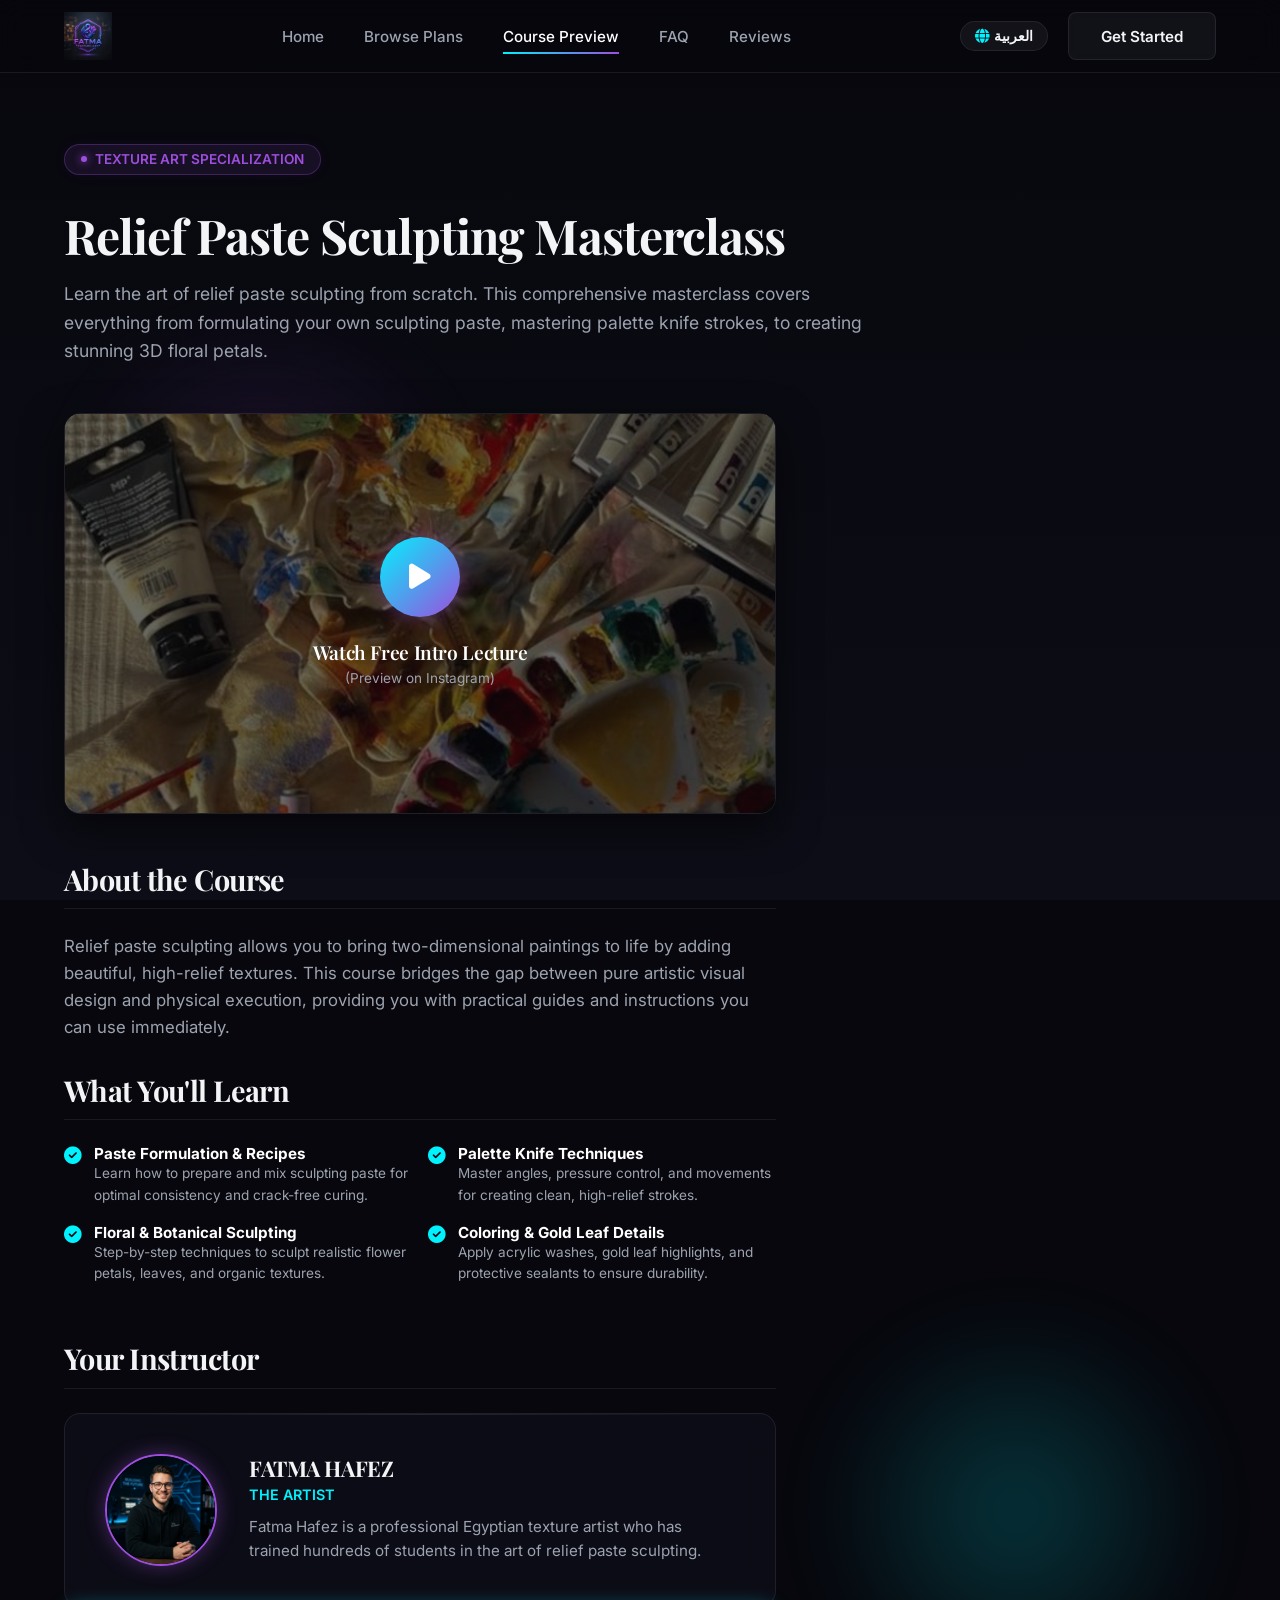
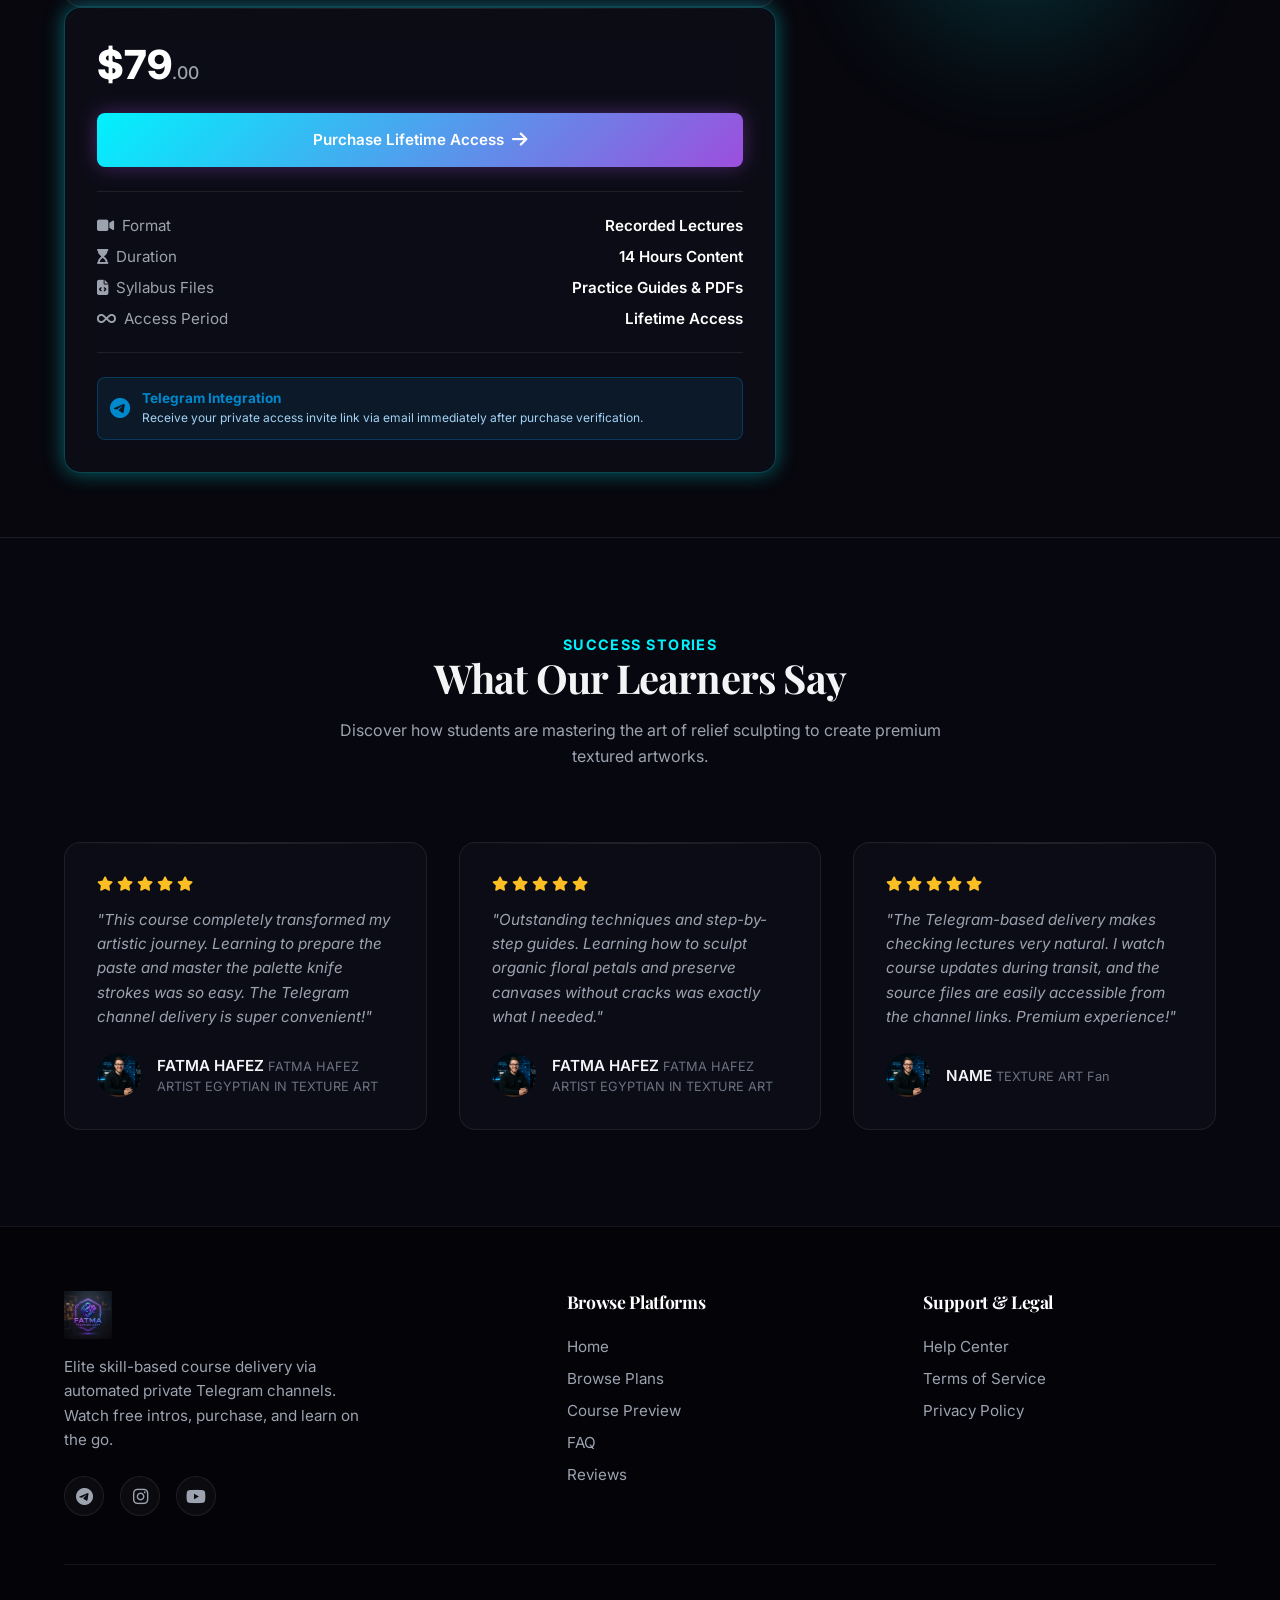
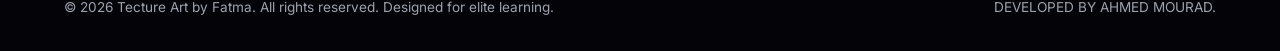
==== commit a7c71063: "Add files via upload" ====
--- a/antigravity/course.html
+++ b/antigravity/course.html
@@ -4,9 +4,9 @@
 <head>
   <meta charset="UTF-8">
   <meta name="viewport" content="width=device-width, initial-scale=1.0">
-  <title>UI/UX Design Mastery for Web3 — Course Details</title>
+  <title>Relief Paste Sculpting Masterclass — Course Details</title>
   <meta name="description"
-    content="Master advanced decentralized interface design. Learn to design glassmorphic layouts, dark mode interfaces, and secure wallet connection flows.">
+    content="Learn the art of relief paste sculpting from scratch. This comprehensive masterclass covers everything from material preparation to advanced texturing techniques.">
 
   <!-- Font Awesome Icons -->
   <link rel="stylesheet" href="https://cdnjs.cloudflare.com/ajax/libs/font-awesome/6.4.0/css/all.min.css">
@@ -46,6 +46,18 @@
               <span class="lang-ar">معاينة الدورة</span>
             </a>
           </li>
+          <li>
+            <a href="faq.html" class="nav-link">
+              <span class="lang-en">FAQ</span>
+              <span class="lang-ar">الأسئلة الشائعة</span>
+            </a>
+          </li>
+          <li>
+            <a href="reviews.html" class="nav-link">
+              <span class="lang-en">Reviews</span>
+              <span class="lang-ar">آراء المتدربات</span>
+            </a>
+          </li>
         </ul>
       </nav>
 
@@ -82,18 +94,16 @@
       <div class="fade-up visible" style="margin-bottom: 3rem;">
         <div class="badge">
           <span class="badge-dot"></span>
-          <span class="lang-en">DESIGN SPECIALIZATION</span>
-          <span class="lang-ar">تخصص التصميم</span>
+          <span class="lang-en">TEXTURE ART SPECIALIZATION</span>
+          <span class="lang-ar">تخصص الفن التشكيل البارز</span>
         </div>
         <h1 style="font-size: 3rem; margin-top: 0.5rem; margin-bottom: 1rem;">
-          <span class="lang-en">UI/UX Design Mastery for Web3</span>
-          <span class="lang-ar">احتراف تصميم واجهات المستخدم للجيل الثالث Web3</span>
+          <span class="lang-en">Relief Paste Sculpting Masterclass</span>
+          <span class="lang-ar">احتراف التشكيل بالمعجون البارز</span>
         </h1>
         <p style="font-size: 1.1rem; max-width: 800px;">
-          <span class="lang-en">The comprehensive syllabus for visual designers who want to build high-end decentralized
-            layouts, glassmorphic interfaces, wallet connection modules, and dark themes.</span>
-          <span class="lang-ar">المنهج الشامل للمصممين البصريين الذين يرغبون في بناء واجهات وتخطيطات لامركزية متميزة،
-            وتصميمات زجاجية، ووحدات ربط المحافظ الإلكترونية، والسمات الداكنة.</span>
+          <span class="lang-en">Learn the art of relief paste sculpting from scratch. This comprehensive masterclass covers everything from formulating your own sculpting paste, mastering palette knife strokes, to creating stunning 3D floral petals.</span>
+          <span class="lang-ar">تعلمي فن التشكيل بالمعجون البارز من الصفر. تغطي هذه الدورة الشاملة كل شيء بدءاً من تركيب المعجون الخاص بكِ، وإتقان ضربات سكاكين الرسم، إلى ابتكار بتلات ورد ثلاثية الأبعاد ولوحات فنية بارزة ومذهلة.</span>
         </p>
       </div>
 
@@ -105,19 +115,18 @@
 
           <!-- Video Teaser Play Container -->
           <div class="video-container" id="teaser-player-container">
-            <img class="video-placeholder" src="assets/course-uiux.png" alt="Course teaser cover poster">
-            <div class="video-overlay open-teaser"
-              data-video-url="https://www.youtube.com/embed/dQw4w9WgXcQ?autoplay=1">
+            <img class="video-placeholder" src="assets/course-relief.jfif" alt="Course teaser cover poster">
+            <a href="https://www.instagram.com/reel/DaDKc5vNl44/?igsh=ZDVxamR1YjFwMGEz" target="_blank" class="video-overlay">
               <button class="play-btn-circle" aria-label="Play free trailer"><i class="fa-solid fa-play"></i></button>
               <h4 style="color: #fff; font-size: 1.2rem; font-weight: 600;">
                 <span class="lang-en">Watch Free Intro Lecture</span>
                 <span class="lang-ar">شاهد المحاضرة التعريفية مجاناً</span>
               </h4>
               <p style="font-size: 0.85rem; color: var(--text-secondary); margin-top: 0.25rem;">
-                <span class="lang-en">(2 minutes preview)</span>
-                <span class="lang-ar">(معاينة مدتها دقيقتان)</span>
+                <span class="lang-en">(Preview on Instagram)</span>
+                <span class="lang-ar">(المعاينة على إنستجرام)</span>
               </p>
-            </div>
+            </a>
           </div>
 
           <!-- Description and Learning outcomes -->
@@ -127,13 +136,8 @@
               <span class="lang-ar">عن هذه الدورة التدريبية</span>
             </h2>
             <p style="margin-bottom: 2rem; font-size: 1.05rem;">
-              <span class="lang-en">Web3 applications have unique UX bottlenecks: latency on-chain, transaction status
-                changes, wallet integrations, and complex gas estimation. This course bridges the gap between pure
-                visual elegance and functional utility, providing you with practical design blueprints you can deploy
-                immediately.</span>
-              <span class="lang-ar">تواجه تطبيقات الويب 3 مشاكل فريدة في تجربة المستخدم: فترات الانتظار على شبكة
-                البلوكتشين، تغير حالات المعاملات، تكامل المحافظ، وحساب أسعار الغاز المعقدة. تسد هذه الدورة الفجوة بين
-                الأناقة البصرية والوظائف العملية، مما يوفر لك مخططات تصميم جاهزة للتنفيذ الفوري.</span>
+              <span class="lang-en">Relief paste sculpting allows you to bring two-dimensional paintings to life by adding beautiful, high-relief textures. This course bridges the gap between pure artistic visual design and physical execution, providing you with practical guides and instructions you can use immediately.</span>
+              <span class="lang-ar">يتيح لك التشكيل بالمعجون البارز إحياء اللوحات ثنائية الأبعاد بإضافة نسيج بارز وجميل. تسد هذه الدورة الفجوة بين التصميم البصري الفني والتنفيذ الفعلي، مما يوفر لك دليلاً عملياً وتعليمات يمكنك تطبيقها على الفور.</span>
             </p>
 
             <h2 class="course-section-title">
@@ -144,39 +148,33 @@
               <li class="learn-item">
                 <i class="fa-solid fa-circle-check learn-icon"></i>
                 <div>
-                  <strong style="color: #fff;"><span class="lang-en">Glassmorphism & Depth</span><span
-                      class="lang-ar">التأثيرات الزجاجية والعمق البصري</span></strong>
-                  <p style="font-size: 0.85rem;"><span class="lang-en">Designing multi-layer panels with custom blur
-                      filters.</span><span class="lang-ar">تصميم لوحات متعددة الطبقات باستخدام مرشحات الضبابية
-                      المخصصة.</span></p>
+                  <strong style="color: #fff;"><span class="lang-en">Paste Formulation & Recipes</span><span
+                      class="lang-ar">تركيب المعجون ووصفات التحضير</span></strong>
+                  <p style="font-size: 0.85rem;"><span class="lang-en">Learn how to prepare and mix sculpting paste for optimal consistency and crack-free curing.</span><span class="lang-ar">تعلمي كيفية إعداد وخلط معجون التشكيل للحصول على قوام مثالي وجفافه دون تشققات.</span></p>
                 </div>
               </li>
               <li class="learn-item">
                 <i class="fa-solid fa-circle-check learn-icon"></i>
                 <div>
-                  <strong style="color: #fff;"><span class="lang-en">Wallet Connection UX</span><span
-                      class="lang-ar">تجربة مستخدم ربط المحفظة</span></strong>
-                  <p style="font-size: 0.85rem;"><span class="lang-en">Optimizing transaction pending states and connect
-                      prompts.</span><span class="lang-ar">تحسين حالات انتظار المعاملات وتنبيهات الربط.</span></p>
+                  <strong style="color: #fff;"><span class="lang-en">Palette Knife Techniques</span><span
+                      class="lang-ar">تقنيات سكاكين الرسم والدمج</span></strong>
+                  <p style="font-size: 0.85rem;"><span class="lang-en">Master angles, pressure control, and movements for creating clean, high-relief strokes.</span><span class="lang-ar">إتقان زوايا الرسم، التحكم بالضغط، والحركات للحصول على ضربات بارزة ونظيفة.</span></p>
                 </div>
               </li>
               <li class="learn-item">
                 <i class="fa-solid fa-circle-check learn-icon"></i>
                 <div>
-                  <strong style="color: #fff;"><span class="lang-en">Dark Themes & Gradients</span><span
-                      class="lang-ar">السمات الداكنة والتدرجات اللونية</span></strong>
-                  <p style="font-size: 0.85rem;"><span class="lang-en">Color balance for high contrast neon highlights
-                      on dark palettes.</span><span class="lang-ar">توازن الألوان للحصول على إضاءات نيون متباينة على
-                      خلفيات داكنة.</span></p>
+                  <strong style="color: #fff;"><span class="lang-en">Floral & Botanical Sculpting</span><span
+                      class="lang-ar">تشكيل الزهور والنباتات البارزة</span></strong>
+                  <p style="font-size: 0.85rem;"><span class="lang-en">Step-by-step techniques to sculpt realistic flower petals, leaves, and organic textures.</span><span class="lang-ar">تقنيات خطوة بخطوة لتشكيل بتلات زهور واقعية، وأوراق شجر، وأنسجة عضوية.</span></p>
                 </div>
               </li>
               <li class="learn-item">
                 <i class="fa-solid fa-circle-check learn-icon"></i>
                 <div>
-                  <strong style="color: #fff;"><span class="lang-en">Decentralized Trust Flows</span><span
-                      class="lang-ar">تدفقات الثقة اللامركزية</span></strong>
-                  <p style="font-size: 0.85rem;"><span class="lang-en">Explain smart contract operations and signatures
-                      transparently.</span><span class="lang-ar">شرح عمليات العقود الذكية والتوقيعات بشكل شفاف.</span>
+                  <strong style="color: #fff;"><span class="lang-en">Coloring & Gold Leaf Details</span><span
+                      class="lang-ar">التلوين وتفاصيل ورق الذهب</span></strong>
+                  <p style="font-size: 0.85rem;"><span class="lang-en">Apply acrylic washes, gold leaf highlights, and protective sealants to ensure durability.</span><span class="lang-ar">تطبيق غسيل الأكريليك، وتفاصيل ورق الذهب، والورنيش الواقي لضمان متانة اللوحة.</span>
                   </p>
                 </div>
               </li>
@@ -192,12 +190,12 @@
               <div class="instructor-info">
                 <h3>FATMA HAFEZ</h3>
                 <div class="instructor-title">
-                  <span class="lang-en">########################</span>
-                  <span class="lang-ar"> THE ARTEST</span>
+                  <span class="lang-en">THE ARTIST</span>
+                  <span class="lang-ar">الفنانة</span>
                 </div>
                 <p style="font-size: 0.95rem;">
-                  <span class="lang-en">تعريف عن المدرب.</span>
-                  <span class="lang-ar">فاطمة حافظ هي مصممه ومبدعه مصريه </span>
+                  <span class="lang-en">Fatma Hafez is a professional Egyptian texture artist who has trained hundreds of students in the art of relief paste sculpting.</span>
+                  <span class="lang-ar">فاطمة حافظ هي فنانة تشكيلية مصرية محترفة قامت بتدريب مئات الطلاب على فن التشكيل بالمعجون البارز.</span>
               </div>
             </div>
           </div>
@@ -232,8 +230,7 @@
                 <li class="feature-item">
                   <span class="feature-label"><i class="fa-solid fa-file-code"></i> <span class="lang-en">Syllabus
                       Files</span><span class="lang-ar">ملفات المنهج</span></span>
-                  <span class="feature-val"><span class="lang-en">Figma Templates</span><span class="lang-ar">قوالب
-                      فيجما كاملة</span></span>
+                  <span class="feature-val"><span class="lang-en">Practice Guides & PDFs</span><span class="lang-ar">كتيب التدريب والملفات</span></span>
                 </li>
                 <li class="feature-item">
                   <span class="feature-label"><i class="fa-solid fa-infinity"></i> <span class="lang-en">Access
@@ -277,9 +274,8 @@
           <span class="lang-ar">آراء المشتركين في مساراتنا</span>
         </h2>
         <p>
-          <span class="lang-en">Discover how designers are leveraging TEXTURE&nbsp;ART to step into advanced Web3
-            careers.</span>
-          <span class="lang-ar">اكتشف كيف يستخدم المصممون منصة تكتشر آرت للانتقال إلى وظائف ويب 3 متقدمة.</span>
+          <span class="lang-en">Discover how students are mastering the art of relief sculpting to create premium textured artworks.</span>
+          <span class="lang-ar">اكتشفي كيف تستخدم الطالبات مهارات التشكيل البارز لابتكار لوحات فنية بارزة وفاخرة.</span>
         </p>
       </div>
 
@@ -294,18 +290,15 @@
             <i class="fa-solid fa-star"></i>
           </div>
           <p class="testimonial-quote">
-            <span class="lang-en">"This course completely transformed my workflow. Designing glassmorphism UI components
-              with proper depth used to take hours. The Telegram channel delivery is super convenient for learning on
-              the go!"</span>
-            <span class="lang-ar">"غيّرت هذه الدورة سير عملي بالكامل. كان تصميم مكونات الواجهات الزجاجية بالعمق المناسب
-              يستغرق ساعات. إرسال المحتوى عبر تليجرام مريح للغاية للتعلم أينما كنت!"</span>
+            <span class="lang-en">"This course completely transformed my artistic journey. Learning to prepare the paste and master the palette knife strokes was so easy. The Telegram channel delivery is super convenient!"</span>
+            <span class="lang-ar">"غيّرت هذه الدورة مسيرتي الفنية بالكامل. كان تعلم إعداد المعجون وإتقان ضربات سكاكين الرسم سهلاً للغاية. إرسال المحتوى عبر تليجرام مريح جداً!"</span>
           </p>
           <div class="testimonial-user">
             <img class="user-avatar" src="assets/instructor.png" alt="Sarah Connor Avatar">
             <div>
               <span class="user-name">FATMA HAFEZ</span>
               <span class="user-title">
-                <span class="lang-en">FATMA HAFEZ ARTEST EGYPTION IN TEXTURE ART</span>
+                <span class="lang-en">FATMA HAFEZ ARTIST EGYPTIAN IN TEXTURE ART</span>
                 <span class="lang-ar">فاطمة حافظ فنانة مصرية في تكتشر آرت</span>
               </span>
             </div>
@@ -322,18 +315,15 @@
             <i class="fa-solid fa-star"></i>
           </div>
           <p class="testimonial-quote">
-            <span class="lang-en">"Outstanding design system patterns. Learning how to structure wallet connection
-              states and loading animations with transparent Web3 UX principles was exactly what I needed for my Web3
-              projects."</span>
-            <span class="lang-ar">"أنماط أنظمة تصميم ممتازة. كان تعلم كيفية هيكلة حالات اتصال المحفظة ورسوم التحميل
-              المتحركة بمبادئ تجربة مستخدم واضحة للويب 3 هو بالضبط ما أحتاجه لمشاريعي."</span>
+            <span class="lang-en">"Outstanding techniques and step-by-step guides. Learning how to sculpt organic floral petals and preserve canvases without cracks was exactly what I needed."</span>
+            <span class="lang-ar">"تقنيات ممتازة وإرشاد خطوة بخطوة. كان تعلم كيفية تشكيل بتلات الورود العضوية وحماية اللوحات من التشقق هو بالضبط ما كنت أبحث عنه."</span>
           </p>
           <div class="testimonial-user">
             <img class="user-avatar" src="assets/instructor.png" alt="Marcus Aurelius Avatar">
             <div>
               <span class="user-name">FATMA HAFEZ</span>
               <span class="user-title">
-                <span class="lang-en">FATMA HAFEZ ARTEST EGYPTION IN TEXTURE ART</span>
+                <span class="lang-en">FATMA HAFEZ ARTIST EGYPTIAN IN TEXTURE ART</span>
                 <span class="lang-ar">فاطمة حافظ فنانة مصرية في تكتشر آرت</span>
               </span>
             </div>
@@ -350,18 +340,15 @@
             <i class="fa-solid fa-star"></i>
           </div>
           <p class="testimonial-quote">
-            <span class="lang-en">"The Telegram-based delivery makes checking lectures very natural. I watch course
-              updates during transit, and the source files are easily accessible from the channel links. Premium
-              experience!"</span>
-            <span class="lang-ar">"طريقة تقديم الدورة عبر تليجرام تجعل متابعة الدروس أمراً طبيعياً جداً. أشاهد تحديثات
-              الدورة أثناء التنقل، كما يسهل الوصول إلى الملفات المصدرية من روابط القناة. تجربة راقية!"</span>
+            <span class="lang-en">"The Telegram-based delivery makes checking lectures very natural. I watch course updates during transit, and the source files are easily accessible from the channel links. Premium experience!"</span>
+            <span class="lang-ar">"طريقة تقديم الدورة عبر تليجرام تجعل متابعة الدروس أمراً طبيعياً جداً. أشاهد تحديثات الدورة أثناء التنقل، كما يسهل الوصول إلى الملفات المصدرية من روابط القناة. تجربة راقية!"</span>
           </p>
           <div class="testimonial-user">
             <img class="user-avatar" src="assets/instructor.png" alt="Elena Petrova Avatar">
             <div>
               <span class="user-name">NAME</span>
               <span class="user-title">
-                <span class="lang-en">TEXTURE&nbsp;ART Fan</span>
+                <span class="lang-en">TEXTURE ART Fan</span>
                 <span class="lang-ar">من محبي تكتشر آرت</span>
               </span>
             </div>
@@ -370,25 +357,6 @@
       </div>
     </div>
   </section>
-
-  <!-- ==========================================
-       VIDEO TEASER MODAL POPUP
-       ========================================== -->
-  <div class="modal" id="video-teaser-modal">
-    <div class="modal-overlay"></div>
-    <div class="modal-container">
-      <div class="modal-header">
-        <h3 class="modal-title">
-          <span class="lang-en">Course Preview Trailer</span>
-          <span class="lang-ar">العرض التعريفي للدورة</span>
-        </h3>
-        <button class="modal-close" aria-label="Close modal"><i class="fa-solid fa-xmark"></i></button>
-      </div>
-      <div class="modal-body">
-        <iframe src="" allow="autoplay; encrypted-media" allowfullscreen></iframe>
-      </div>
-    </div>
-  </div>
 
   <!-- ==========================================
        FOOTER
@@ -401,18 +369,13 @@
             <img src="assets/logo.png" alt="Tecture Art Logo" class="logo-img">
           </a>
           <p>
-            <span class="lang-en">Elite skill-based course delivery via automated private Telegram channels. Watch free
-              intros, purchase, and learn on the go.</span>
-            <span class="lang-ar">تقديم دورات تعليمية متميزة قائمة على المهارات عبر قنوات تليجرام الآلية والخاصة. شاهد
-              المقدمات مجاناً، ادفع، وابدأ التعلم أينما كنت.</span>
+            <span class="lang-en">Elite skill-based course delivery via automated private Telegram channels. Watch free intros, purchase, and learn on the go.</span>
+            <span class="lang-ar">تقديم دورات تعليمية متميزة قائمة على المهارات عبر قنوات تليجرام الآلية والخاصة. شاهد المقدمات مجاناً، ادفع، وابدأ التعلم أينما كنت.</span>
           </p>
           <div class="social-links">
-            <a href="https://t.me/" class="social-link" aria-label="Telegram" target="_blank"><i
-                class="fa-brands fa-telegram"></i></a>
-            <a href="https://x.com/" class="social-link" aria-label="Twitter/X" target="_blank"><i
-                class="fa-brands fa-x-twitter"></i></a>
-            <a href="https://youtube.com/" class="social-link" aria-label="YouTube" target="_blank"><i
-                class="fa-brands fa-youtube"></i></a>
+            <a href="https://t.me/" class="social-link" aria-label="Telegram" target="_blank"><i class="fa-brands fa-telegram"></i></a>
+            <a href="https://instagram.com/" class="social-link" aria-label="Instagram" target="_blank"><i class="fa-brands fa-instagram"></i></a>
+            <a href="https://youtube.com/" class="social-link" aria-label="YouTube" target="_blank"><i class="fa-brands fa-youtube"></i></a>
           </div>
         </div>
 
@@ -440,6 +403,18 @@
                 <span class="lang-ar">معاينة الدورة</span>
               </a>
             </li>
+            <li>
+              <a href="faq.html">
+                <span class="lang-en">FAQ</span>
+                <span class="lang-ar">الأسئلة الشائعة</span>
+              </a>
+            </li>
+            <li>
+              <a href="reviews.html">
+                <span class="lang-en">Reviews</span>
+                <span class="lang-ar">آراء المتدربات</span>
+              </a>
+            </li>
           </ul>
         </div>
 
@@ -473,12 +448,12 @@
 
       <div class="footer-bottom">
         <p>
-          <span class="lang-en">&copy; 2026 . All rights reserved by Tecture Art. Designed for elite learning.</span>
-          <span class="lang-ar">&copy; 2026 . جميع الحقوق محفوظة ل تكتشر آرت. ة.</span>
+          <span class="lang-en">&copy; 2026 Tecture Art by Fatma. All rights reserved. Designed for elite learning.</span>
+          <span class="lang-ar">&copy; 2026 تكتشر آرت بواسطة فاطمة. جميع الحقوق محفوظة. صُمم لتعليم النخبة.</span>
         </p>
         <p>
-          <span class="lang-en">DEVELOPED & DESIGNED BY <a href="#">AHMED MOURAD</a></span>
-          <span class="lang-ar">تصميم وتطوير بواسطة <a href="#">احمد مراد</a></span>
+          <span class="lang-en">DEVELOPED BY AHMED MOURAD.</span>
+          <span class="lang-ar">تم التطوير بواسطة احمد مراد.</span>
         </p>
       </div>
     </div>
